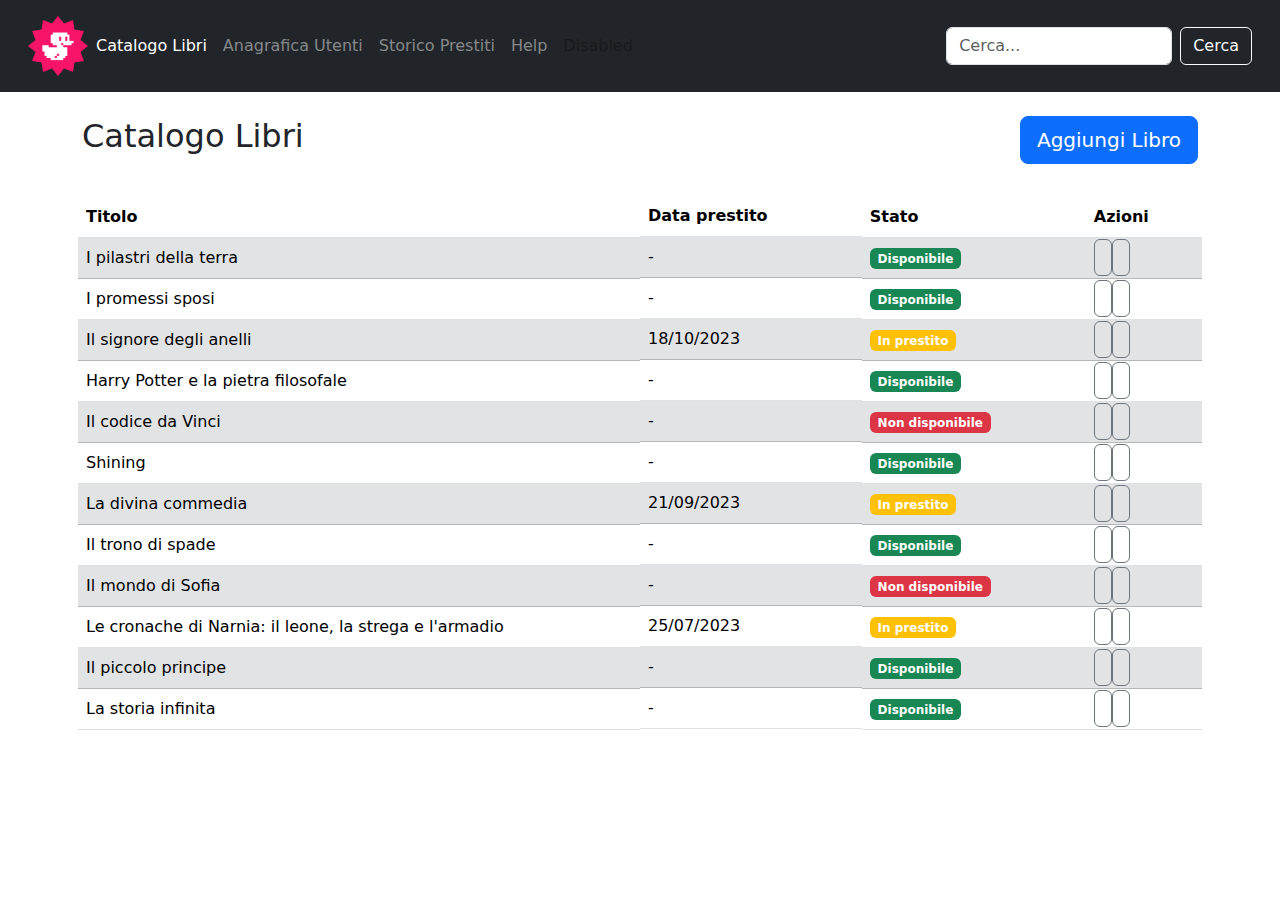
==== index.html @ b1c1b0b9 "[feat] create table in second row" ====
<!DOCTYPE html>
<html lang="en">
  <head>
    <meta charset="UTF-8" />
    <meta name="viewport" content="width=device-width, initial-scale=1.0" />
    <title>Dashboard</title>
    <!-- BOOTSTRAP 5 -->
    <link
      href="https://cdn.jsdelivr.net/npm/bootstrap@5.3.3/dist/css/bootstrap.min.css"
      rel="stylesheet"
      integrity="sha384-QWTKZyjpPEjISv5WaRU9OFeRpok6YctnYmDr5pNlyT2bRjXh0JMhjY6hW+ALEwIH"
      crossorigin="anonymous"
    />
    <script
      src="https://cdn.jsdelivr.net/npm/bootstrap@5.3.3/dist/js/bootstrap.bundle.min.js"
      integrity="sha384-YvpcrYf0tY3lHB60NNkmXc5s9fDVZLESaAA55NDzOxhy9GkcIdslK1eN7N6jIeHz"
      crossorigin="anonymous"
    ></script>
    <!-- GFONTS -->
    <link rel="preconnect" href="https://fonts.googleapis.com" />
    <link rel="preconnect" href="https://fonts.gstatic.com" crossorigin />
    <link
      href="https://fonts.googleapis.com/css2?family=Montserrat:ital,wght@0,100..900;1,100..900&family=Nerko+One&family=Open+Sans:wdth,wght@95.8,700&family=Roboto:ital,wght@0,100;0,300;0,400;0,500;0,700;0,900;1,100;1,300;1,400;1,500;1,700;1,900&display=swap"
      rel="stylesheet"
    />
    <!-- FONT AWESOME -->
    <link
      rel="stylesheet"
      href="https://cdnjs.cloudflare.com/ajax/libs/font-awesome/6.7.1/css/all.min.css"
      integrity="sha512-5Hs3dF2AEPkpNAR7UiOHba+lRSJNeM2ECkwxUIxC1Q/FLycGTbNapWXB4tP889k5T5Ju8fs4b1P5z/iB4nMfSQ=="
      crossorigin="anonymous"
      referrerpolicy="no-referrer"
    />
    <!-- CUSTOM CSS -->
    <link rel="stylesheet" href="./css/style.css" />
  </head>
  <body>
    <header>
      <nav class="navbar navbar-expand-lg bg-dark p-3">
        <div class="container-fluid">
          <img
            src="./img/duck.png"
            class="img-fluid rounded-top"
            alt="Logo sito"
          />
          <button
            class="navbar-toggler"
            type="button"
            data-bs-theme="dark"
            data-bs-toggle="collapse"
            data-bs-target="#navbarSupportedContent"
            aria-controls="navbarSupportedContent"
            aria-expanded="false"
            aria-label="Toggle navigation"
          >
            <span class="navbar-toggler-icon"></span>
          </button>
          <div class="collapse navbar-collapse" id="navbarSupportedContent">
            <ul class="navbar-nav me-auto mb-2 mb-lg-0">
              <li class="nav-item">
                <a class="nav-link active" aria-current="page" href="#"
                  >Catalogo Libri</a
                >
              </li>
              <li class="nav-item">
                <a class="nav-link" href="#">Anagrafica Utenti</a>
              </li>
              <li class="nav-item">
                <a class="nav-link" aria-current="page" href="#"
                  >Storico Prestiti</a
                >
              </li>
              <li class="nav-item">
                <a class="nav-link" aria-current="page" href="#">Help</a>
              </li>
              <li class="nav-item">
                <a class="nav-link disabled" aria-disabled="true">Disabled</a>
              </li>
            </ul>
            <form class="d-flex" role="search">
              <input
                class="form-control me-2"
                type="search"
                placeholder="Cerca..."
                aria-label="Search"
              />
              <button class="btn btn-outline-light" type="submit">Cerca</button>
            </form>
          </div>
        </div>
      </nav>
    </header>

    <!-- MAIN -->
    <div class="container-sm mt-4">
      <div class="row align-items-center">
        <div class="col">
          <h2>Catalogo Libri</h2>
        </div>
        <div class="col d-flex justify-content-end">
          <button type="button" class="btn btn-primary btn-lg">
            Aggiungi Libro
          </button>
        </div>
      </div>
      <div class="row align-items-center g-2 mt-4">
        <table class="table">
            <thead>
              <tr>
                <th class="col-6" scope="col">Titolo</th>
                <th class="d-none d-sm-none d-md-block" scope="col">Data prestito</th>
                <th scope="col">Stato</th>
                <th scope="col">Azioni</th>
              </tr>
            </thead>
            <tbody>
              <tr class="table-secondary">
                <td>I pilastri della terra</td>
                <td class="d-none d-sm-none d-md-block">-</td>
                <td><span class="badge text-bg-success">Disponibile</span></td>
                <td>
                    <i class="fa-solid fa-pencil border border-secondary rounded p-2"></i>
                    <i class="fa-solid fa-trash border border-secondary rounded p-2"></i>
                </td>
              </tr>
              <tr>
                <td>I promessi sposi</td>
                <td class="d-none d-sm-none d-md-block">-</td>
                <td><span class="badge text-bg-success">Disponibile</span></td>
                <td>
                    <i class="fa-solid fa-pencil border border-secondary rounded p-2"></i>
                    <i class="fa-solid fa-trash border border-secondary rounded p-2"></i>
                </td>
              </tr>
              <tr class="table-secondary">
                <td>Il signore degli anelli</td>
                <td class="d-none d-sm-none d-md-block">18/10/2023</td>
                <td><span class="badge bg-warning">In prestito</span></td>
                <td>
                    <i class="fa-solid fa-pencil border border-secondary rounded p-2"></i>
                    <i class="fa-solid fa-trash border border-secondary rounded p-2"></i>
                </td>
              </tr>
              <tr>
                <td>Harry Potter e la pietra filosofale</td>
                <td class="d-none d-sm-none d-md-block">-</td>
                <td><span class="badge text-bg-success">Disponibile</span></td>
                <td>
                    <i class="fa-solid fa-pencil border border-secondary rounded p-2"></i>
                    <i class="fa-solid fa-trash border border-secondary rounded p-2"></i>
                </td>
              </tr>
              <tr class="table-secondary">
                <td>Il codice da Vinci</td>
                <td class="d-none d-sm-none d-md-block">-</td>
                <td><span class="badge text-bg-danger">Non disponibile</span></td>
                <td>
                    <i class="fa-solid fa-pencil border border-secondary rounded p-2"></i>
                    <i class="fa-solid fa-trash border border-secondary rounded p-2"></i>
                </td>
              </tr>
              <tr>
                <td>Shining</td>
                <td class="d-none d-sm-none d-md-block">-</td>
                <td><span class="badge text-bg-success">Disponibile</span></td>
                <td>
                    <i class="fa-solid fa-pencil border border-secondary rounded p-2"></i>
                    <i class="fa-solid fa-trash border border-secondary rounded p-2"></i>
                </td>
              </tr>
              <tr class="table-secondary">
                <td>La divina commedia</td>
                <td class="d-none d-sm-none d-md-block">21/09/2023</td>
                <td><span class="badge bg-warning">In prestito</span></td>
                <td>
                    <i class="fa-solid fa-pencil border border-secondary rounded p-2"></i>
                    <i class="fa-solid fa-trash border border-secondary rounded p-2"></i>
                </td>
              </tr>
              <tr>
                <td>Il trono di spade</td>
                <td class="d-none d-sm-none d-md-block">-</td>
                <td><span class="badge text-bg-success">Disponibile</span></td>
                <td>
                    <i class="fa-solid fa-pencil border border-secondary rounded p-2"></i>
                    <i class="fa-solid fa-trash border border-secondary rounded p-2"></i>
                </td>
              </tr>
              <tr class="table-secondary">
                <td>Il mondo di Sofia</td>
                <td class="d-none d-sm-none d-md-block">-</td>
                <td><span class="badge text-bg-danger">Non disponibile</span></td>
                <td>
                    <i class="fa-solid fa-pencil border border-secondary rounded p-2"></i>
                    <i class="fa-solid fa-trash border border-secondary rounded p-2"></i>
                </td>
              </tr>
              <tr>
                <td>Le cronache di Narnia: il leone, la strega e l'armadio</td>
                <td class="d-none d-sm-none d-md-block">25/07/2023</td>
                <td><span class="badge bg-warning">In prestito</span></td>
                <td>
                    <i class="fa-solid fa-pencil border border-secondary rounded p-2"></i>
                    <i class="fa-solid fa-trash border border-secondary rounded p-2"></i>
                </td>
              </tr>
              <tr class="table-secondary">
                <td>Il piccolo principe</td>
                <td class="d-none d-sm-none d-md-block">-</td>
                <td><span class="badge text-bg-success">Disponibile</span></td>
                <td>
                    <i class="fa-solid fa-pencil border border-secondary rounded p-2"></i>
                    <i class="fa-solid fa-trash border border-secondary rounded p-2"></i>
                </td>
              </tr>
              <tr>
                <td>La storia infinita</td>
                <td class="d-none d-sm-none d-md-block">-</td>
                <td><span class="badge text-bg-success">Disponibile</span></td>
                <td>
                    <i class="fa-solid fa-pencil border border-secondary rounded p-2"></i>
                    <i class="fa-solid fa-trash border border-secondary rounded p-2"></i>
                </td>
              </tr>
            </tbody>
          </table>
      </div>
    </div>
  </body>
</html>
---- css/style.css ----
/* HEADER */
header .img-fluid {
  max-width: 60px;
}

header .navbar-nav .nav-link.active,
.navbar-nav .nav-link.show {
  color: rgb(255, 255, 255);
}

header .nav-link {
  color: rgb(134, 136, 138);
}

.navbar-toggler {
    border-color: rgb(134, 136, 138);
}

.navbar-toggler:focus {
    box-shadow: 0 0 0 0.1rem;
    color: rgb(255, 255, 255);
}

/* MAIN */

/* TABLE */
.fa-pencil, .fa-trash {
    color: rgb(134, 136, 138);
    cursor: pointer;
}
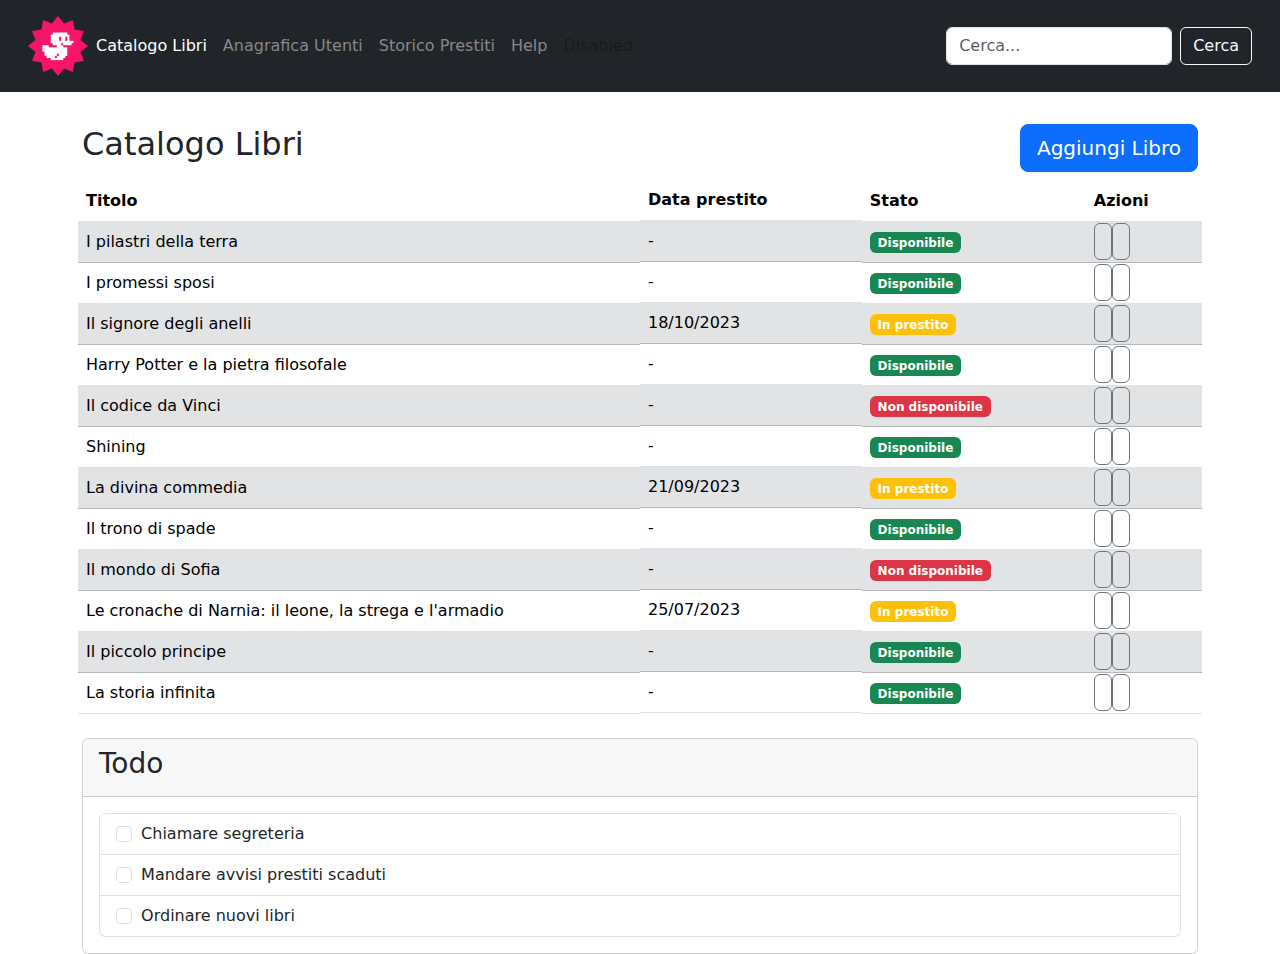
==== commit a16da4c6: "[feat] create todo list in third row" ====
--- a/index.html
+++ b/index.html
@@ -35,6 +35,7 @@
     <link rel="stylesheet" href="./css/style.css" />
   </head>
   <body>
+    <!-- HEADER -->
     <header>
       <nav class="navbar navbar-expand-lg bg-dark p-3">
         <div class="container-fluid">
@@ -93,7 +94,8 @@
 
     <!-- MAIN -->
     <div class="container-sm mt-4">
-      <div class="row align-items-center">
+      <!-- ROW 1.1-->
+      <div class="row align-items-center g-2 mt-4">
         <div class="col">
           <h2>Catalogo Libri</h2>
         </div>
@@ -102,8 +104,7 @@
             Aggiungi Libro
           </button>
         </div>
-      </div>
-      <div class="row align-items-center g-2 mt-4">
+        <!-- TABLE -->
         <table class="table">
             <thead>
               <tr>
@@ -224,7 +225,35 @@
               </tr>
             </tbody>
           </table>
-      </div>
+        <div class="row-cols-1 justify-content-center align-items-center g-2">
+            <div class="col">
+                <div class="card">
+                    <div class="card-header">
+                      <h3>Todo</h3>
+                    </div>
+                    <div class="card-body">
+                        <ul class="list-group">
+                            <li class="list-group-item">
+                              <input class="form-check-input me-1" type="checkbox" value="" id="firstCheckbox">
+                              <label class="form-check-label" for="firstCheckbox">Chiamare segreteria</label>
+                            </li>
+                            <li class="list-group-item">
+                              <input class="form-check-input me-1" type="checkbox" value="" id="secondCheckbox">
+                              <label class="form-check-label" for="secondCheckbox">Mandare avvisi prestiti scaduti</label>
+                            </li>
+                            <li class="list-group-item">
+                              <input class="form-check-input me-1" type="checkbox" value="" id="thirdCheckbox">
+                              <label class="form-check-label" for="thirdCheckbox">Ordinare nuovi libri</label>
+                            </li>
+                          </ul>
+                    </div>
+                  </div>
+            </div>
+            <div class="col">
+
+            </div>
+        </div>
+          
     </div>
   </body>
 </html>
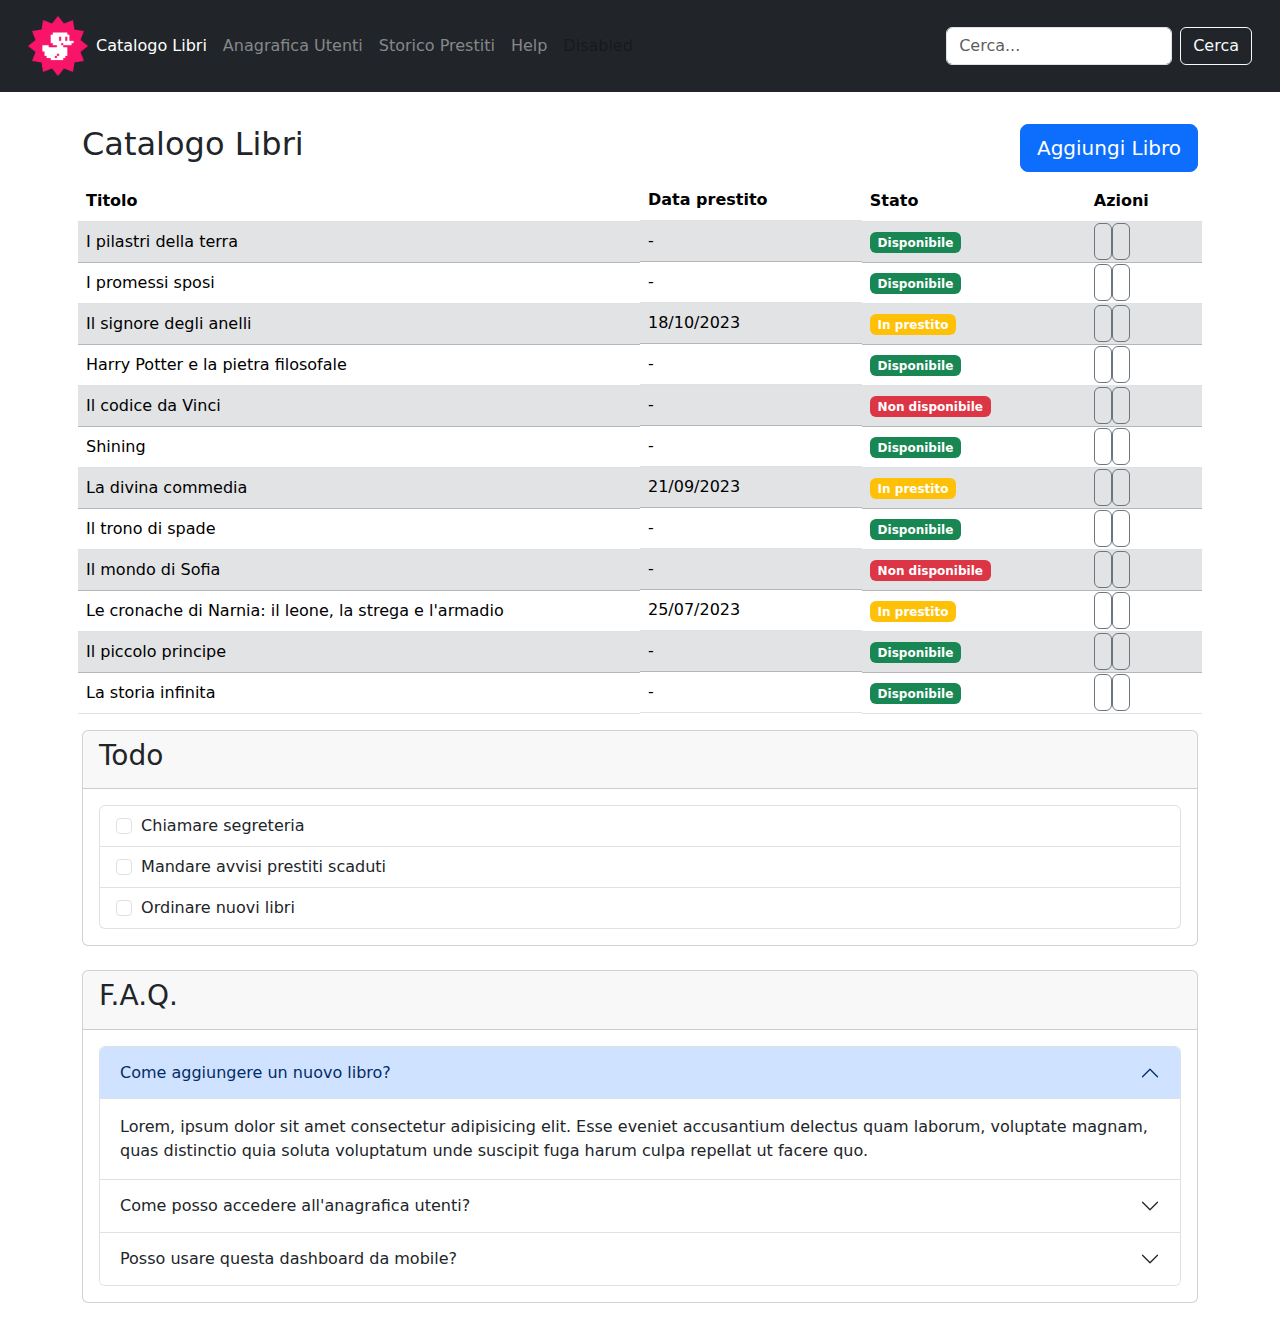
==== commit dd98c68a: "[feat] create F.A.Q. menu" ====
--- a/index.html
+++ b/index.html
@@ -94,7 +94,7 @@
 
     <!-- MAIN -->
     <div class="container-sm mt-4">
-      <!-- ROW 1.1-->
+      <!-- ROW 1-->
       <div class="row align-items-center g-2 mt-4">
         <div class="col">
           <h2>Catalogo Libri</h2>
@@ -106,154 +106,316 @@
         </div>
         <!-- TABLE -->
         <table class="table">
-            <thead>
-              <tr>
-                <th class="col-6" scope="col">Titolo</th>
-                <th class="d-none d-sm-none d-md-block" scope="col">Data prestito</th>
-                <th scope="col">Stato</th>
-                <th scope="col">Azioni</th>
-              </tr>
-            </thead>
-            <tbody>
-              <tr class="table-secondary">
-                <td>I pilastri della terra</td>
-                <td class="d-none d-sm-none d-md-block">-</td>
-                <td><span class="badge text-bg-success">Disponibile</span></td>
-                <td>
-                    <i class="fa-solid fa-pencil border border-secondary rounded p-2"></i>
-                    <i class="fa-solid fa-trash border border-secondary rounded p-2"></i>
-                </td>
-              </tr>
-              <tr>
-                <td>I promessi sposi</td>
-                <td class="d-none d-sm-none d-md-block">-</td>
-                <td><span class="badge text-bg-success">Disponibile</span></td>
-                <td>
-                    <i class="fa-solid fa-pencil border border-secondary rounded p-2"></i>
-                    <i class="fa-solid fa-trash border border-secondary rounded p-2"></i>
-                </td>
-              </tr>
-              <tr class="table-secondary">
-                <td>Il signore degli anelli</td>
-                <td class="d-none d-sm-none d-md-block">18/10/2023</td>
-                <td><span class="badge bg-warning">In prestito</span></td>
-                <td>
-                    <i class="fa-solid fa-pencil border border-secondary rounded p-2"></i>
-                    <i class="fa-solid fa-trash border border-secondary rounded p-2"></i>
-                </td>
-              </tr>
-              <tr>
-                <td>Harry Potter e la pietra filosofale</td>
-                <td class="d-none d-sm-none d-md-block">-</td>
-                <td><span class="badge text-bg-success">Disponibile</span></td>
-                <td>
-                    <i class="fa-solid fa-pencil border border-secondary rounded p-2"></i>
-                    <i class="fa-solid fa-trash border border-secondary rounded p-2"></i>
-                </td>
-              </tr>
-              <tr class="table-secondary">
-                <td>Il codice da Vinci</td>
-                <td class="d-none d-sm-none d-md-block">-</td>
-                <td><span class="badge text-bg-danger">Non disponibile</span></td>
-                <td>
-                    <i class="fa-solid fa-pencil border border-secondary rounded p-2"></i>
-                    <i class="fa-solid fa-trash border border-secondary rounded p-2"></i>
-                </td>
-              </tr>
-              <tr>
-                <td>Shining</td>
-                <td class="d-none d-sm-none d-md-block">-</td>
-                <td><span class="badge text-bg-success">Disponibile</span></td>
-                <td>
-                    <i class="fa-solid fa-pencil border border-secondary rounded p-2"></i>
-                    <i class="fa-solid fa-trash border border-secondary rounded p-2"></i>
-                </td>
-              </tr>
-              <tr class="table-secondary">
-                <td>La divina commedia</td>
-                <td class="d-none d-sm-none d-md-block">21/09/2023</td>
-                <td><span class="badge bg-warning">In prestito</span></td>
-                <td>
-                    <i class="fa-solid fa-pencil border border-secondary rounded p-2"></i>
-                    <i class="fa-solid fa-trash border border-secondary rounded p-2"></i>
-                </td>
-              </tr>
-              <tr>
-                <td>Il trono di spade</td>
-                <td class="d-none d-sm-none d-md-block">-</td>
-                <td><span class="badge text-bg-success">Disponibile</span></td>
-                <td>
-                    <i class="fa-solid fa-pencil border border-secondary rounded p-2"></i>
-                    <i class="fa-solid fa-trash border border-secondary rounded p-2"></i>
-                </td>
-              </tr>
-              <tr class="table-secondary">
-                <td>Il mondo di Sofia</td>
-                <td class="d-none d-sm-none d-md-block">-</td>
-                <td><span class="badge text-bg-danger">Non disponibile</span></td>
-                <td>
-                    <i class="fa-solid fa-pencil border border-secondary rounded p-2"></i>
-                    <i class="fa-solid fa-trash border border-secondary rounded p-2"></i>
-                </td>
-              </tr>
-              <tr>
-                <td>Le cronache di Narnia: il leone, la strega e l'armadio</td>
-                <td class="d-none d-sm-none d-md-block">25/07/2023</td>
-                <td><span class="badge bg-warning">In prestito</span></td>
-                <td>
-                    <i class="fa-solid fa-pencil border border-secondary rounded p-2"></i>
-                    <i class="fa-solid fa-trash border border-secondary rounded p-2"></i>
-                </td>
-              </tr>
-              <tr class="table-secondary">
-                <td>Il piccolo principe</td>
-                <td class="d-none d-sm-none d-md-block">-</td>
-                <td><span class="badge text-bg-success">Disponibile</span></td>
-                <td>
-                    <i class="fa-solid fa-pencil border border-secondary rounded p-2"></i>
-                    <i class="fa-solid fa-trash border border-secondary rounded p-2"></i>
-                </td>
-              </tr>
-              <tr>
-                <td>La storia infinita</td>
-                <td class="d-none d-sm-none d-md-block">-</td>
-                <td><span class="badge text-bg-success">Disponibile</span></td>
-                <td>
-                    <i class="fa-solid fa-pencil border border-secondary rounded p-2"></i>
-                    <i class="fa-solid fa-trash border border-secondary rounded p-2"></i>
-                </td>
-              </tr>
-            </tbody>
-          </table>
-        <div class="row-cols-1 justify-content-center align-items-center g-2">
-            <div class="col">
-                <div class="card">
-                    <div class="card-header">
-                      <h3>Todo</h3>
-                    </div>
-                    <div class="card-body">
-                        <ul class="list-group">
-                            <li class="list-group-item">
-                              <input class="form-check-input me-1" type="checkbox" value="" id="firstCheckbox">
-                              <label class="form-check-label" for="firstCheckbox">Chiamare segreteria</label>
-                            </li>
-                            <li class="list-group-item">
-                              <input class="form-check-input me-1" type="checkbox" value="" id="secondCheckbox">
-                              <label class="form-check-label" for="secondCheckbox">Mandare avvisi prestiti scaduti</label>
-                            </li>
-                            <li class="list-group-item">
-                              <input class="form-check-input me-1" type="checkbox" value="" id="thirdCheckbox">
-                              <label class="form-check-label" for="thirdCheckbox">Ordinare nuovi libri</label>
-                            </li>
-                          </ul>
+          <thead>
+            <tr>
+              <th class="col-6" scope="col">Titolo</th>
+              <th class="d-none d-sm-none d-md-block" scope="col">
+                Data prestito
+              </th>
+              <th scope="col">Stato</th>
+              <th scope="col">Azioni</th>
+            </tr>
+          </thead>
+          <tbody>
+            <tr class="table-secondary">
+              <td>I pilastri della terra</td>
+              <td class="d-none d-sm-none d-md-block">-</td>
+              <td><span class="badge text-bg-success">Disponibile</span></td>
+              <td>
+                <i
+                  class="fa-solid fa-pencil border border-secondary rounded p-2"
+                ></i>
+                <i
+                  class="fa-solid fa-trash border border-secondary rounded p-2"
+                ></i>
+              </td>
+            </tr>
+            <tr>
+              <td>I promessi sposi</td>
+              <td class="d-none d-sm-none d-md-block">-</td>
+              <td><span class="badge text-bg-success">Disponibile</span></td>
+              <td>
+                <i
+                  class="fa-solid fa-pencil border border-secondary rounded p-2"
+                ></i>
+                <i
+                  class="fa-solid fa-trash border border-secondary rounded p-2"
+                ></i>
+              </td>
+            </tr>
+            <tr class="table-secondary">
+              <td>Il signore degli anelli</td>
+              <td class="d-none d-sm-none d-md-block">18/10/2023</td>
+              <td><span class="badge bg-warning">In prestito</span></td>
+              <td>
+                <i
+                  class="fa-solid fa-pencil border border-secondary rounded p-2"
+                ></i>
+                <i
+                  class="fa-solid fa-trash border border-secondary rounded p-2"
+                ></i>
+              </td>
+            </tr>
+            <tr>
+              <td>Harry Potter e la pietra filosofale</td>
+              <td class="d-none d-sm-none d-md-block">-</td>
+              <td><span class="badge text-bg-success">Disponibile</span></td>
+              <td>
+                <i
+                  class="fa-solid fa-pencil border border-secondary rounded p-2"
+                ></i>
+                <i
+                  class="fa-solid fa-trash border border-secondary rounded p-2"
+                ></i>
+              </td>
+            </tr>
+            <tr class="table-secondary">
+              <td>Il codice da Vinci</td>
+              <td class="d-none d-sm-none d-md-block">-</td>
+              <td><span class="badge text-bg-danger">Non disponibile</span></td>
+              <td>
+                <i
+                  class="fa-solid fa-pencil border border-secondary rounded p-2"
+                ></i>
+                <i
+                  class="fa-solid fa-trash border border-secondary rounded p-2"
+                ></i>
+              </td>
+            </tr>
+            <tr>
+              <td>Shining</td>
+              <td class="d-none d-sm-none d-md-block">-</td>
+              <td><span class="badge text-bg-success">Disponibile</span></td>
+              <td>
+                <i
+                  class="fa-solid fa-pencil border border-secondary rounded p-2"
+                ></i>
+                <i
+                  class="fa-solid fa-trash border border-secondary rounded p-2"
+                ></i>
+              </td>
+            </tr>
+            <tr class="table-secondary">
+              <td>La divina commedia</td>
+              <td class="d-none d-sm-none d-md-block">21/09/2023</td>
+              <td><span class="badge bg-warning">In prestito</span></td>
+              <td>
+                <i
+                  class="fa-solid fa-pencil border border-secondary rounded p-2"
+                ></i>
+                <i
+                  class="fa-solid fa-trash border border-secondary rounded p-2"
+                ></i>
+              </td>
+            </tr>
+            <tr>
+              <td>Il trono di spade</td>
+              <td class="d-none d-sm-none d-md-block">-</td>
+              <td><span class="badge text-bg-success">Disponibile</span></td>
+              <td>
+                <i
+                  class="fa-solid fa-pencil border border-secondary rounded p-2"
+                ></i>
+                <i
+                  class="fa-solid fa-trash border border-secondary rounded p-2"
+                ></i>
+              </td>
+            </tr>
+            <tr class="table-secondary">
+              <td>Il mondo di Sofia</td>
+              <td class="d-none d-sm-none d-md-block">-</td>
+              <td><span class="badge text-bg-danger">Non disponibile</span></td>
+              <td>
+                <i
+                  class="fa-solid fa-pencil border border-secondary rounded p-2"
+                ></i>
+                <i
+                  class="fa-solid fa-trash border border-secondary rounded p-2"
+                ></i>
+              </td>
+            </tr>
+            <tr>
+              <td>Le cronache di Narnia: il leone, la strega e l'armadio</td>
+              <td class="d-none d-sm-none d-md-block">25/07/2023</td>
+              <td><span class="badge bg-warning">In prestito</span></td>
+              <td>
+                <i
+                  class="fa-solid fa-pencil border border-secondary rounded p-2"
+                ></i>
+                <i
+                  class="fa-solid fa-trash border border-secondary rounded p-2"
+                ></i>
+              </td>
+            </tr>
+            <tr class="table-secondary">
+              <td>Il piccolo principe</td>
+              <td class="d-none d-sm-none d-md-block">-</td>
+              <td><span class="badge text-bg-success">Disponibile</span></td>
+              <td>
+                <i
+                  class="fa-solid fa-pencil border border-secondary rounded p-2"
+                ></i>
+                <i
+                  class="fa-solid fa-trash border border-secondary rounded p-2"
+                ></i>
+              </td>
+            </tr>
+            <tr>
+              <td>La storia infinita</td>
+              <td class="d-none d-sm-none d-md-block">-</td>
+              <td><span class="badge text-bg-success">Disponibile</span></td>
+              <td>
+                <i
+                  class="fa-solid fa-pencil border border-secondary rounded p-2"
+                ></i>
+                <i
+                  class="fa-solid fa-trash border border-secondary rounded p-2"
+                ></i>
+              </td>
+            </tr>
+          </tbody>
+        </table>
+      </div>
+
+      <!-- ROW 2 -->
+      <div class="row-cols-1 justify-content-center align-items-center g-2">
+        <div class="col">
+          <!-- TODO LIST -->
+          <div class="card">
+            <div class="card-header">
+              <h3>Todo</h3>
+            </div>
+            <div class="card-body">
+              <ul class="list-group">
+                <li class="list-group-item">
+                  <input
+                    class="form-check-input me-1"
+                    type="checkbox"
+                    value=""
+                    id="firstCheckbox"
+                  />
+                  <label class="form-check-label" for="firstCheckbox"
+                    >Chiamare segreteria</label
+                  >
+                </li>
+                <li class="list-group-item">
+                  <input
+                    class="form-check-input me-1"
+                    type="checkbox"
+                    value=""
+                    id="secondCheckbox"
+                  />
+                  <label class="form-check-label" for="secondCheckbox"
+                    >Mandare avvisi prestiti scaduti</label
+                  >
+                </li>
+                <li class="list-group-item">
+                  <input
+                    class="form-check-input me-1"
+                    type="checkbox"
+                    value=""
+                    id="thirdCheckbox"
+                  />
+                  <label class="form-check-label" for="thirdCheckbox"
+                    >Ordinare nuovi libri</label
+                  >
+                </li>
+              </ul>
+            </div>
+          </div>
+        </div>
+
+        <div class="col mt-4 mb-4">
+          <div class="card">
+            <div class="card-header">
+              <h3>F.A.Q.</h3>
+            </div>
+            <div class="card-body">
+              <div class="accordion" id="accordionExample">
+                <div class="accordion-item">
+                  <h2 class="accordion-header">
+                    <button
+                      class="accordion-button"
+                      type="button"
+                      data-bs-toggle="collapse"
+                      data-bs-target="#collapseOne"
+                      aria-expanded="true"
+                      aria-controls="collapseOne"
+                    >
+                      Come aggiungere un nuovo libro?
+                    </button>
+                  </h2>
+                  <div
+                    id="collapseOne"
+                    class="accordion-collapse collapse show"
+                    data-bs-parent="#accordionExample"
+                  >
+                    <div class="accordion-body">
+                      Lorem, ipsum dolor sit amet consectetur adipisicing elit.
+                      Esse eveniet accusantium delectus quam laborum, voluptate
+                      magnam, quas distinctio quia soluta voluptatum unde
+                      suscipit fuga harum culpa repellat ut facere quo.
                     </div>
                   </div>
+                </div>
+
+                <div class="accordion-item">
+                  <h2 class="accordion-header">
+                    <button
+                      class="accordion-button collapsed"
+                      type="button"
+                      data-bs-toggle="collapse"
+                      data-bs-target="#collapseTwo"
+                      aria-expanded="false"
+                      aria-controls="collapseTwo"
+                    >
+                      Come posso accedere all'anagrafica utenti?
+                    </button>
+                  </h2>
+                  <div
+                    id="collapseTwo"
+                    class="accordion-collapse collapse"
+                    data-bs-parent="#accordionExample"
+                  >
+                    <div class="accordion-body">
+                        Lorem, ipsum dolor sit amet consectetur adipisicing elit.
+                        Esse eveniet accusantium delectus quam laborum, voluptate
+                        magnam, quas distinctio quia soluta voluptatum unde
+                        suscipit fuga harum culpa repellat ut facere quo.
+                    </div>
+                  </div>
+                </div>
+                <div class="accordion-item">
+                  <h2 class="accordion-header">
+                    <button
+                      class="accordion-button collapsed"
+                      type="button"
+                      data-bs-toggle="collapse"
+                      data-bs-target="#collapseThree"
+                      aria-expanded="false"
+                      aria-controls="collapseThree"
+                    >
+                      Posso usare questa dashboard da mobile?
+                    </button>
+                  </h2>
+                  <div
+                    id="collapseThree"
+                    class="accordion-collapse collapse"
+                    data-bs-parent="#accordionExample"
+                  >
+                    <div class="accordion-body">
+                        Lorem, ipsum dolor sit amet consectetur adipisicing elit.
+                        Esse eveniet accusantium delectus quam laborum, voluptate
+                        magnam, quas distinctio quia soluta voluptatum unde
+                        suscipit fuga harum culpa repellat ut facere quo.
+                    </div>
+                  </div>
+                </div>
+              </div>
             </div>
-            <div class="col">
-
-            </div>
+          </div>
         </div>
-          
+      </div>
     </div>
   </body>
 </html>
--- a/css/style.css
+++ b/css/style.css
@@ -27,4 +27,4 @@
 .fa-pencil, .fa-trash {
     color: rgb(134, 136, 138);
     cursor: pointer;
-}+}
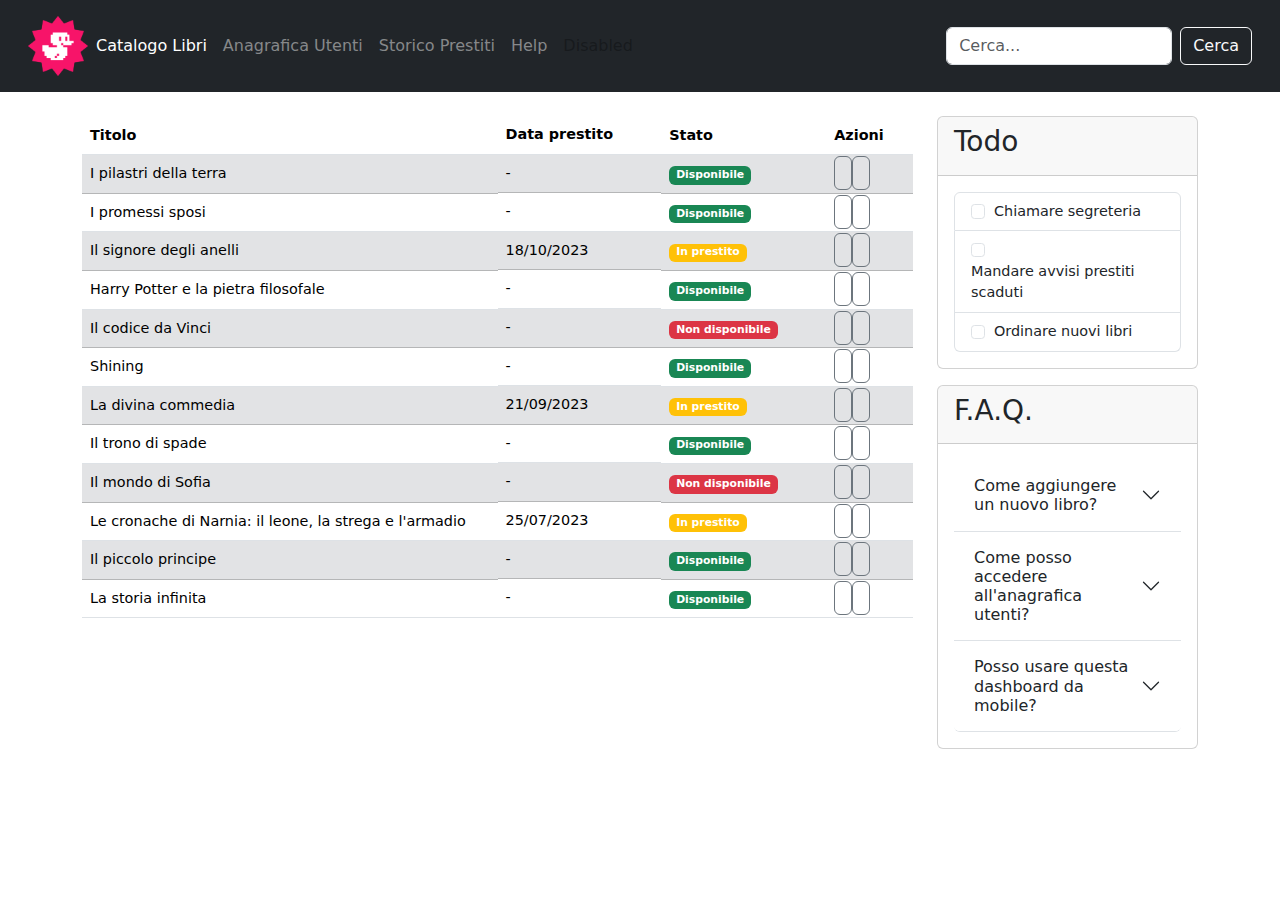
==== commit 653ba41c: "[feat] adjust main cols width in desktop mode" ====
--- a/index.html
+++ b/index.html
@@ -93,195 +93,192 @@
     </header>
 
     <!-- MAIN -->
-    <div class="container-sm mt-4">
-      <!-- ROW 1-->
-      <div class="row align-items-center g-2 mt-4">
-        <div class="col">
-          <h2>Catalogo Libri</h2>
+    <div id="main-container" class="container-sm mt-4">
+      <!-- ROW -->
+      <div class="row row-cols-1 mt-4">
+        <!-- COL 1 -->
+        <div class="col col-lg-9">
+          <!-- TABLE -->
+          <table class="table">
+            <thead>
+              <tr>
+                <th class="col-6" scope="col">Titolo</th>
+                <th class="d-none d-sm-none d-md-block" scope="col">
+                  Data prestito
+                </th>
+                <th scope="col">Stato</th>
+                <th scope="col">Azioni</th>
+              </tr>
+            </thead>
+            <tbody>
+              <tr class="table-secondary">
+                <td>I pilastri della terra</td>
+                <td class="d-none d-sm-none d-md-block">-</td>
+                <td><span class="badge text-bg-success">Disponibile</span></td>
+                <td>
+                  <i
+                    class="fa-solid fa-pencil border border-secondary rounded p-2"
+                  ></i>
+                  <i
+                    class="fa-solid fa-trash border border-secondary rounded p-2"
+                  ></i>
+                </td>
+              </tr>
+              <tr>
+                <td>I promessi sposi</td>
+                <td class="d-none d-sm-none d-md-block">-</td>
+                <td><span class="badge text-bg-success">Disponibile</span></td>
+                <td>
+                  <i
+                    class="fa-solid fa-pencil border border-secondary rounded p-2"
+                  ></i>
+                  <i
+                    class="fa-solid fa-trash border border-secondary rounded p-2"
+                  ></i>
+                </td>
+              </tr>
+              <tr class="table-secondary">
+                <td>Il signore degli anelli</td>
+                <td class="d-none d-sm-none d-md-block">18/10/2023</td>
+                <td><span class="badge bg-warning">In prestito</span></td>
+                <td>
+                  <i
+                    class="fa-solid fa-pencil border border-secondary rounded p-2"
+                  ></i>
+                  <i
+                    class="fa-solid fa-trash border border-secondary rounded p-2"
+                  ></i>
+                </td>
+              </tr>
+              <tr>
+                <td>Harry Potter e la pietra filosofale</td>
+                <td class="d-none d-sm-none d-md-block">-</td>
+                <td><span class="badge text-bg-success">Disponibile</span></td>
+                <td>
+                  <i
+                    class="fa-solid fa-pencil border border-secondary rounded p-2"
+                  ></i>
+                  <i
+                    class="fa-solid fa-trash border border-secondary rounded p-2"
+                  ></i>
+                </td>
+              </tr>
+              <tr class="table-secondary">
+                <td>Il codice da Vinci</td>
+                <td class="d-none d-sm-none d-md-block">-</td>
+                <td>
+                  <span class="badge text-bg-danger">Non disponibile</span>
+                </td>
+                <td>
+                  <i
+                    class="fa-solid fa-pencil border border-secondary rounded p-2"
+                  ></i>
+                  <i
+                    class="fa-solid fa-trash border border-secondary rounded p-2"
+                  ></i>
+                </td>
+              </tr>
+              <tr>
+                <td>Shining</td>
+                <td class="d-none d-sm-none d-md-block">-</td>
+                <td><span class="badge text-bg-success">Disponibile</span></td>
+                <td>
+                  <i
+                    class="fa-solid fa-pencil border border-secondary rounded p-2"
+                  ></i>
+                  <i
+                    class="fa-solid fa-trash border border-secondary rounded p-2"
+                  ></i>
+                </td>
+              </tr>
+              <tr class="table-secondary">
+                <td>La divina commedia</td>
+                <td class="d-none d-sm-none d-md-block">21/09/2023</td>
+                <td><span class="badge bg-warning">In prestito</span></td>
+                <td>
+                  <i
+                    class="fa-solid fa-pencil border border-secondary rounded p-2"
+                  ></i>
+                  <i
+                    class="fa-solid fa-trash border border-secondary rounded p-2"
+                  ></i>
+                </td>
+              </tr>
+              <tr>
+                <td>Il trono di spade</td>
+                <td class="d-none d-sm-none d-md-block">-</td>
+                <td><span class="badge text-bg-success">Disponibile</span></td>
+                <td>
+                  <i
+                    class="fa-solid fa-pencil border border-secondary rounded p-2"
+                  ></i>
+                  <i
+                    class="fa-solid fa-trash border border-secondary rounded p-2"
+                  ></i>
+                </td>
+              </tr>
+              <tr class="table-secondary">
+                <td>Il mondo di Sofia</td>
+                <td class="d-none d-sm-none d-md-block">-</td>
+                <td>
+                  <span class="badge text-bg-danger">Non disponibile</span>
+                </td>
+                <td>
+                  <i
+                    class="fa-solid fa-pencil border border-secondary rounded p-2"
+                  ></i>
+                  <i
+                    class="fa-solid fa-trash border border-secondary rounded p-2"
+                  ></i>
+                </td>
+              </tr>
+              <tr>
+                <td>Le cronache di Narnia: il leone, la strega e l'armadio</td>
+                <td class="d-none d-sm-none d-md-block">25/07/2023</td>
+                <td><span class="badge bg-warning">In prestito</span></td>
+                <td>
+                  <i
+                    class="fa-solid fa-pencil border border-secondary rounded p-2"
+                  ></i>
+                  <i
+                    class="fa-solid fa-trash border border-secondary rounded p-2"
+                  ></i>
+                </td>
+              </tr>
+              <tr class="table-secondary">
+                <td>Il piccolo principe</td>
+                <td class="d-none d-sm-none d-md-block">-</td>
+                <td><span class="badge text-bg-success">Disponibile</span></td>
+                <td>
+                  <i
+                    class="fa-solid fa-pencil border border-secondary rounded p-2"
+                  ></i>
+                  <i
+                    class="fa-solid fa-trash border border-secondary rounded p-2"
+                  ></i>
+                </td>
+              </tr>
+              <tr>
+                <td>La storia infinita</td>
+                <td class="d-none d-sm-none d-md-block">-</td>
+                <td><span class="badge text-bg-success">Disponibile</span></td>
+                <td>
+                  <i
+                    class="fa-solid fa-pencil border border-secondary rounded p-2"
+                  ></i>
+                  <i
+                    class="fa-solid fa-trash border border-secondary rounded p-2"
+                  ></i>
+                </td>
+              </tr>
+            </tbody>
+          </table>
         </div>
-        <div class="col d-flex justify-content-end">
-          <button type="button" class="btn btn-primary btn-lg">
-            Aggiungi Libro
-          </button>
-        </div>
-        <!-- TABLE -->
-        <table class="table">
-          <thead>
-            <tr>
-              <th class="col-6" scope="col">Titolo</th>
-              <th class="d-none d-sm-none d-md-block" scope="col">
-                Data prestito
-              </th>
-              <th scope="col">Stato</th>
-              <th scope="col">Azioni</th>
-            </tr>
-          </thead>
-          <tbody>
-            <tr class="table-secondary">
-              <td>I pilastri della terra</td>
-              <td class="d-none d-sm-none d-md-block">-</td>
-              <td><span class="badge text-bg-success">Disponibile</span></td>
-              <td>
-                <i
-                  class="fa-solid fa-pencil border border-secondary rounded p-2"
-                ></i>
-                <i
-                  class="fa-solid fa-trash border border-secondary rounded p-2"
-                ></i>
-              </td>
-            </tr>
-            <tr>
-              <td>I promessi sposi</td>
-              <td class="d-none d-sm-none d-md-block">-</td>
-              <td><span class="badge text-bg-success">Disponibile</span></td>
-              <td>
-                <i
-                  class="fa-solid fa-pencil border border-secondary rounded p-2"
-                ></i>
-                <i
-                  class="fa-solid fa-trash border border-secondary rounded p-2"
-                ></i>
-              </td>
-            </tr>
-            <tr class="table-secondary">
-              <td>Il signore degli anelli</td>
-              <td class="d-none d-sm-none d-md-block">18/10/2023</td>
-              <td><span class="badge bg-warning">In prestito</span></td>
-              <td>
-                <i
-                  class="fa-solid fa-pencil border border-secondary rounded p-2"
-                ></i>
-                <i
-                  class="fa-solid fa-trash border border-secondary rounded p-2"
-                ></i>
-              </td>
-            </tr>
-            <tr>
-              <td>Harry Potter e la pietra filosofale</td>
-              <td class="d-none d-sm-none d-md-block">-</td>
-              <td><span class="badge text-bg-success">Disponibile</span></td>
-              <td>
-                <i
-                  class="fa-solid fa-pencil border border-secondary rounded p-2"
-                ></i>
-                <i
-                  class="fa-solid fa-trash border border-secondary rounded p-2"
-                ></i>
-              </td>
-            </tr>
-            <tr class="table-secondary">
-              <td>Il codice da Vinci</td>
-              <td class="d-none d-sm-none d-md-block">-</td>
-              <td><span class="badge text-bg-danger">Non disponibile</span></td>
-              <td>
-                <i
-                  class="fa-solid fa-pencil border border-secondary rounded p-2"
-                ></i>
-                <i
-                  class="fa-solid fa-trash border border-secondary rounded p-2"
-                ></i>
-              </td>
-            </tr>
-            <tr>
-              <td>Shining</td>
-              <td class="d-none d-sm-none d-md-block">-</td>
-              <td><span class="badge text-bg-success">Disponibile</span></td>
-              <td>
-                <i
-                  class="fa-solid fa-pencil border border-secondary rounded p-2"
-                ></i>
-                <i
-                  class="fa-solid fa-trash border border-secondary rounded p-2"
-                ></i>
-              </td>
-            </tr>
-            <tr class="table-secondary">
-              <td>La divina commedia</td>
-              <td class="d-none d-sm-none d-md-block">21/09/2023</td>
-              <td><span class="badge bg-warning">In prestito</span></td>
-              <td>
-                <i
-                  class="fa-solid fa-pencil border border-secondary rounded p-2"
-                ></i>
-                <i
-                  class="fa-solid fa-trash border border-secondary rounded p-2"
-                ></i>
-              </td>
-            </tr>
-            <tr>
-              <td>Il trono di spade</td>
-              <td class="d-none d-sm-none d-md-block">-</td>
-              <td><span class="badge text-bg-success">Disponibile</span></td>
-              <td>
-                <i
-                  class="fa-solid fa-pencil border border-secondary rounded p-2"
-                ></i>
-                <i
-                  class="fa-solid fa-trash border border-secondary rounded p-2"
-                ></i>
-              </td>
-            </tr>
-            <tr class="table-secondary">
-              <td>Il mondo di Sofia</td>
-              <td class="d-none d-sm-none d-md-block">-</td>
-              <td><span class="badge text-bg-danger">Non disponibile</span></td>
-              <td>
-                <i
-                  class="fa-solid fa-pencil border border-secondary rounded p-2"
-                ></i>
-                <i
-                  class="fa-solid fa-trash border border-secondary rounded p-2"
-                ></i>
-              </td>
-            </tr>
-            <tr>
-              <td>Le cronache di Narnia: il leone, la strega e l'armadio</td>
-              <td class="d-none d-sm-none d-md-block">25/07/2023</td>
-              <td><span class="badge bg-warning">In prestito</span></td>
-              <td>
-                <i
-                  class="fa-solid fa-pencil border border-secondary rounded p-2"
-                ></i>
-                <i
-                  class="fa-solid fa-trash border border-secondary rounded p-2"
-                ></i>
-              </td>
-            </tr>
-            <tr class="table-secondary">
-              <td>Il piccolo principe</td>
-              <td class="d-none d-sm-none d-md-block">-</td>
-              <td><span class="badge text-bg-success">Disponibile</span></td>
-              <td>
-                <i
-                  class="fa-solid fa-pencil border border-secondary rounded p-2"
-                ></i>
-                <i
-                  class="fa-solid fa-trash border border-secondary rounded p-2"
-                ></i>
-              </td>
-            </tr>
-            <tr>
-              <td>La storia infinita</td>
-              <td class="d-none d-sm-none d-md-block">-</td>
-              <td><span class="badge text-bg-success">Disponibile</span></td>
-              <td>
-                <i
-                  class="fa-solid fa-pencil border border-secondary rounded p-2"
-                ></i>
-                <i
-                  class="fa-solid fa-trash border border-secondary rounded p-2"
-                ></i>
-              </td>
-            </tr>
-          </tbody>
-        </table>
-      </div>
 
-      <!-- ROW 2 -->
-      <div class="row-cols-1 justify-content-center align-items-center g-2">
-        <div class="col">
+        <!-- COL 2 -->
+        <div class="col col-lg-3">
           <!-- TODO LIST -->
-          <div class="card">
+          <div class="card mb-3">
             <div class="card-header">
               <h3>Todo</h3>
             </div>
@@ -323,23 +320,23 @@
               </ul>
             </div>
           </div>
-        </div>
 
-        <div class="col mt-4 mb-4">
-          <div class="card">
+          <!-- F.A.Q CONTAINER -->
+          <div class="card mb-4">
             <div class="card-header">
               <h3>F.A.Q.</h3>
             </div>
             <div class="card-body">
               <div class="accordion" id="accordionExample">
+                <!-- F.A.Q ITEM 1 -->
                 <div class="accordion-item">
                   <h2 class="accordion-header">
                     <button
-                      class="accordion-button"
+                      class="accordion-button collapsed"
                       type="button"
                       data-bs-toggle="collapse"
                       data-bs-target="#collapseOne"
-                      aria-expanded="true"
+                      aria-expanded="false"
                       aria-controls="collapseOne"
                     >
                       Come aggiungere un nuovo libro?
@@ -347,7 +344,7 @@
                   </h2>
                   <div
                     id="collapseOne"
-                    class="accordion-collapse collapse show"
+                    class="accordion-collapse collapse"
                     data-bs-parent="#accordionExample"
                   >
                     <div class="accordion-body">
@@ -358,7 +355,7 @@
                     </div>
                   </div>
                 </div>
-
+                <!-- F.A.Q ITEM 2 -->
                 <div class="accordion-item">
                   <h2 class="accordion-header">
                     <button
@@ -378,13 +375,14 @@
                     data-bs-parent="#accordionExample"
                   >
                     <div class="accordion-body">
-                        Lorem, ipsum dolor sit amet consectetur adipisicing elit.
-                        Esse eveniet accusantium delectus quam laborum, voluptate
-                        magnam, quas distinctio quia soluta voluptatum unde
-                        suscipit fuga harum culpa repellat ut facere quo.
+                      Lorem, ipsum dolor sit amet consectetur adipisicing elit.
+                      Esse eveniet accusantium delectus quam laborum, voluptate
+                      magnam, quas distinctio quia soluta voluptatum unde
+                      suscipit fuga harum culpa repellat ut facere quo.
                     </div>
                   </div>
                 </div>
+                <!-- F.A.Q ITEM 3 -->
                 <div class="accordion-item">
                   <h2 class="accordion-header">
                     <button
@@ -404,10 +402,10 @@
                     data-bs-parent="#accordionExample"
                   >
                     <div class="accordion-body">
-                        Lorem, ipsum dolor sit amet consectetur adipisicing elit.
-                        Esse eveniet accusantium delectus quam laborum, voluptate
-                        magnam, quas distinctio quia soluta voluptatum unde
-                        suscipit fuga harum culpa repellat ut facere quo.
+                      Lorem, ipsum dolor sit amet consectetur adipisicing elit.
+                      Esse eveniet accusantium delectus quam laborum, voluptate
+                      magnam, quas distinctio quia soluta voluptatum unde
+                      suscipit fuga harum culpa repellat ut facere quo.
                     </div>
                   </div>
                 </div>
--- a/css/style.css
+++ b/css/style.css
@@ -23,8 +23,18 @@
 
 /* MAIN */
 
+/* ROW */
+#main-container .row{
+    font-size: 0.9rem;
+}
+
 /* TABLE */
 .fa-pencil, .fa-trash {
     color: rgb(134, 136, 138);
     cursor: pointer;
 }
+
+.accordion-item {
+    border: none;
+    border-bottom: solid 1px rgb(222, 226, 230);
+}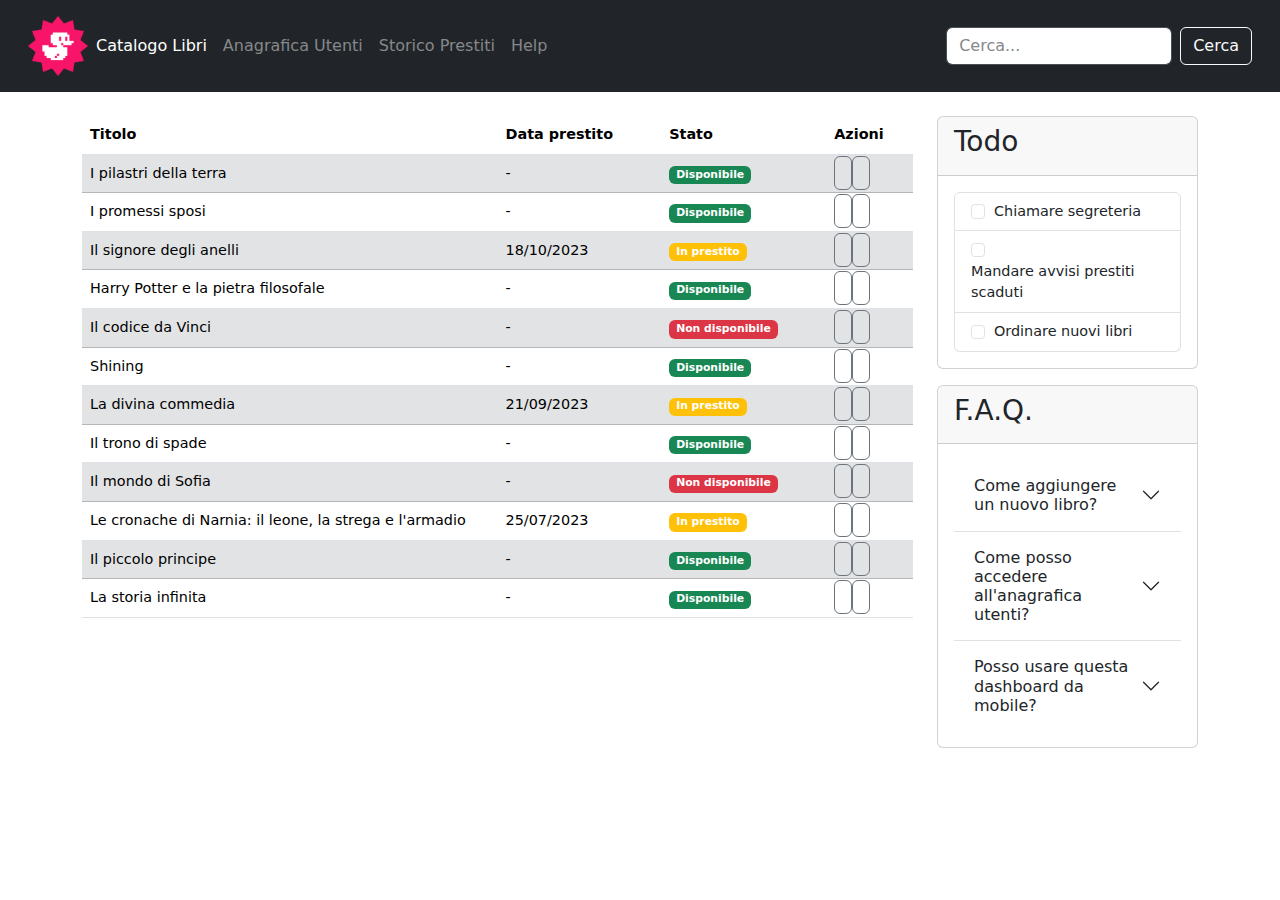
==== commit a19e9221: "[feat] adjust font color in header section" ====
--- a/index.html
+++ b/index.html
@@ -37,7 +37,7 @@
   <body>
     <!-- HEADER -->
     <header>
-      <nav class="navbar navbar-expand-lg bg-dark p-3">
+      <nav class="navbar navbar-expand-lg bg-dark p-3" data-bs-theme="dark">
         <div class="container-fluid">
           <img
             src="./img/duck.png"
@@ -47,7 +47,6 @@
           <button
             class="navbar-toggler"
             type="button"
-            data-bs-theme="dark"
             data-bs-toggle="collapse"
             data-bs-target="#navbarSupportedContent"
             aria-controls="navbarSupportedContent"
@@ -74,13 +73,10 @@
               <li class="nav-item">
                 <a class="nav-link" aria-current="page" href="#">Help</a>
               </li>
-              <li class="nav-item">
-                <a class="nav-link disabled" aria-disabled="true">Disabled</a>
-              </li>
             </ul>
             <form class="d-flex" role="search">
               <input
-                class="form-control me-2"
+                class="form-control me-2 bg-white"
                 type="search"
                 placeholder="Cerca..."
                 aria-label="Search"
@@ -103,7 +99,7 @@
             <thead>
               <tr>
                 <th class="col-6" scope="col">Titolo</th>
-                <th class="d-none d-sm-none d-md-block" scope="col">
+                <th class="d-none d-md-table-cell" scope="col">
                   Data prestito
                 </th>
                 <th scope="col">Stato</th>
@@ -113,7 +109,7 @@
             <tbody>
               <tr class="table-secondary">
                 <td>I pilastri della terra</td>
-                <td class="d-none d-sm-none d-md-block">-</td>
+                <td class="d-none d-md-table-cell">-</td>
                 <td><span class="badge text-bg-success">Disponibile</span></td>
                 <td>
                   <i
@@ -126,7 +122,7 @@
               </tr>
               <tr>
                 <td>I promessi sposi</td>
-                <td class="d-none d-sm-none d-md-block">-</td>
+                <td class="d-none d-md-table-cell">-</td>
                 <td><span class="badge text-bg-success">Disponibile</span></td>
                 <td>
                   <i
@@ -139,7 +135,7 @@
               </tr>
               <tr class="table-secondary">
                 <td>Il signore degli anelli</td>
-                <td class="d-none d-sm-none d-md-block">18/10/2023</td>
+                <td class="d-none d-md-table-cell">18/10/2023</td>
                 <td><span class="badge bg-warning">In prestito</span></td>
                 <td>
                   <i
@@ -152,7 +148,7 @@
               </tr>
               <tr>
                 <td>Harry Potter e la pietra filosofale</td>
-                <td class="d-none d-sm-none d-md-block">-</td>
+                <td class="d-none d-md-table-cell">-</td>
                 <td><span class="badge text-bg-success">Disponibile</span></td>
                 <td>
                   <i
@@ -165,7 +161,7 @@
               </tr>
               <tr class="table-secondary">
                 <td>Il codice da Vinci</td>
-                <td class="d-none d-sm-none d-md-block">-</td>
+                <td class="d-none d-md-table-cell">-</td>
                 <td>
                   <span class="badge text-bg-danger">Non disponibile</span>
                 </td>
@@ -180,7 +176,7 @@
               </tr>
               <tr>
                 <td>Shining</td>
-                <td class="d-none d-sm-none d-md-block">-</td>
+                <td class="d-none d-md-table-cell">-</td>
                 <td><span class="badge text-bg-success">Disponibile</span></td>
                 <td>
                   <i
@@ -193,7 +189,7 @@
               </tr>
               <tr class="table-secondary">
                 <td>La divina commedia</td>
-                <td class="d-none d-sm-none d-md-block">21/09/2023</td>
+                <td class="d-none d-md-table-cell">21/09/2023</td>
                 <td><span class="badge bg-warning">In prestito</span></td>
                 <td>
                   <i
@@ -206,7 +202,7 @@
               </tr>
               <tr>
                 <td>Il trono di spade</td>
-                <td class="d-none d-sm-none d-md-block">-</td>
+                <td class="d-none d-md-table-cell">-</td>
                 <td><span class="badge text-bg-success">Disponibile</span></td>
                 <td>
                   <i
@@ -219,7 +215,7 @@
               </tr>
               <tr class="table-secondary">
                 <td>Il mondo di Sofia</td>
-                <td class="d-none d-sm-none d-md-block">-</td>
+                <td class="d-none d-md-table-cell">-</td>
                 <td>
                   <span class="badge text-bg-danger">Non disponibile</span>
                 </td>
@@ -234,7 +230,7 @@
               </tr>
               <tr>
                 <td>Le cronache di Narnia: il leone, la strega e l'armadio</td>
-                <td class="d-none d-sm-none d-md-block">25/07/2023</td>
+                <td class="d-none d-md-table-cell">25/07/2023</td>
                 <td><span class="badge bg-warning">In prestito</span></td>
                 <td>
                   <i
@@ -247,7 +243,7 @@
               </tr>
               <tr class="table-secondary">
                 <td>Il piccolo principe</td>
-                <td class="d-none d-sm-none d-md-block">-</td>
+                <td class="d-none d-md-table-cell">-</td>
                 <td><span class="badge text-bg-success">Disponibile</span></td>
                 <td>
                   <i
@@ -260,7 +256,7 @@
               </tr>
               <tr>
                 <td>La storia infinita</td>
-                <td class="d-none d-sm-none d-md-block">-</td>
+                <td class="d-none d-md-table-cell">-</td>
                 <td><span class="badge text-bg-success">Disponibile</span></td>
                 <td>
                   <i
--- a/css/style.css
+++ b/css/style.css
@@ -1,4 +1,5 @@
 /* HEADER */
+
 header .img-fluid {
   max-width: 60px;
 }
@@ -13,28 +14,37 @@
 }
 
 .navbar-toggler {
-    border-color: rgb(134, 136, 138);
+  border-color: rgb(134, 136, 138);
 }
 
 .navbar-toggler:focus {
-    box-shadow: 0 0 0 0.1rem;
-    color: rgb(255, 255, 255);
+  box-shadow: 0 0 0 0.1rem;
+  color: rgb(255, 255, 255);
+}
+
+input::placeholder {
+  color: rgb(134, 136, 138) !important;
 }
 
 /* MAIN */
 
 /* ROW */
-#main-container .row{
-    font-size: 0.9rem;
+#main-container .row {
+  font-size: 0.9rem;
 }
 
 /* TABLE */
-.fa-pencil, .fa-trash {
-    color: rgb(134, 136, 138);
-    cursor: pointer;
+.fa-pencil,
+.fa-trash {
+  color: rgb(134, 136, 138);
+  cursor: pointer;
 }
 
+/* ACCORDION */
 .accordion-item {
-    border: none;
-    border-bottom: solid 1px rgb(222, 226, 230);
-}+  border: none;
+}
+
+.accordion-item:not(:last-child) {
+  border-bottom: solid 1px rgb(222, 226, 230);
+}
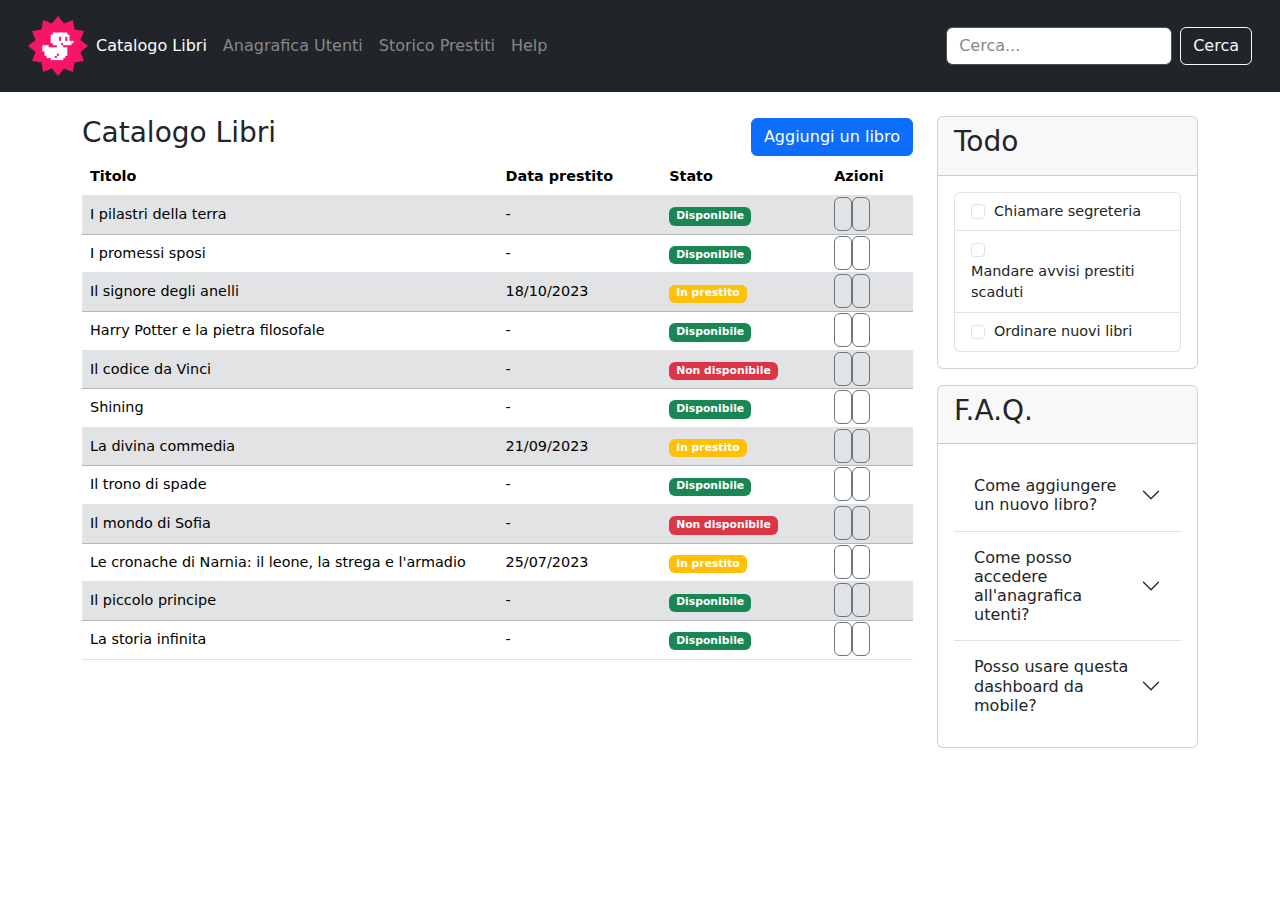
==== commit cd273815: "[feat] add again the row with h3 and btn in main-container" ====
--- a/index.html
+++ b/index.html
@@ -94,6 +94,18 @@
       <div class="row row-cols-1 mt-4">
         <!-- COL 1 -->
         <div class="col col-lg-9">
+          <!-- SUB-ROW -->
+          <div class="row justify-content-center align-items-center g-2">
+            <div class="col">
+              <h3>Catalogo Libri</h3>
+            </div>
+            <div class="col text-end">
+              <button type="button" class="btn btn-primary">
+                Aggiungi un libro
+              </button>
+            </div>
+          </div>
+
           <!-- TABLE -->
           <table class="table">
             <thead>
